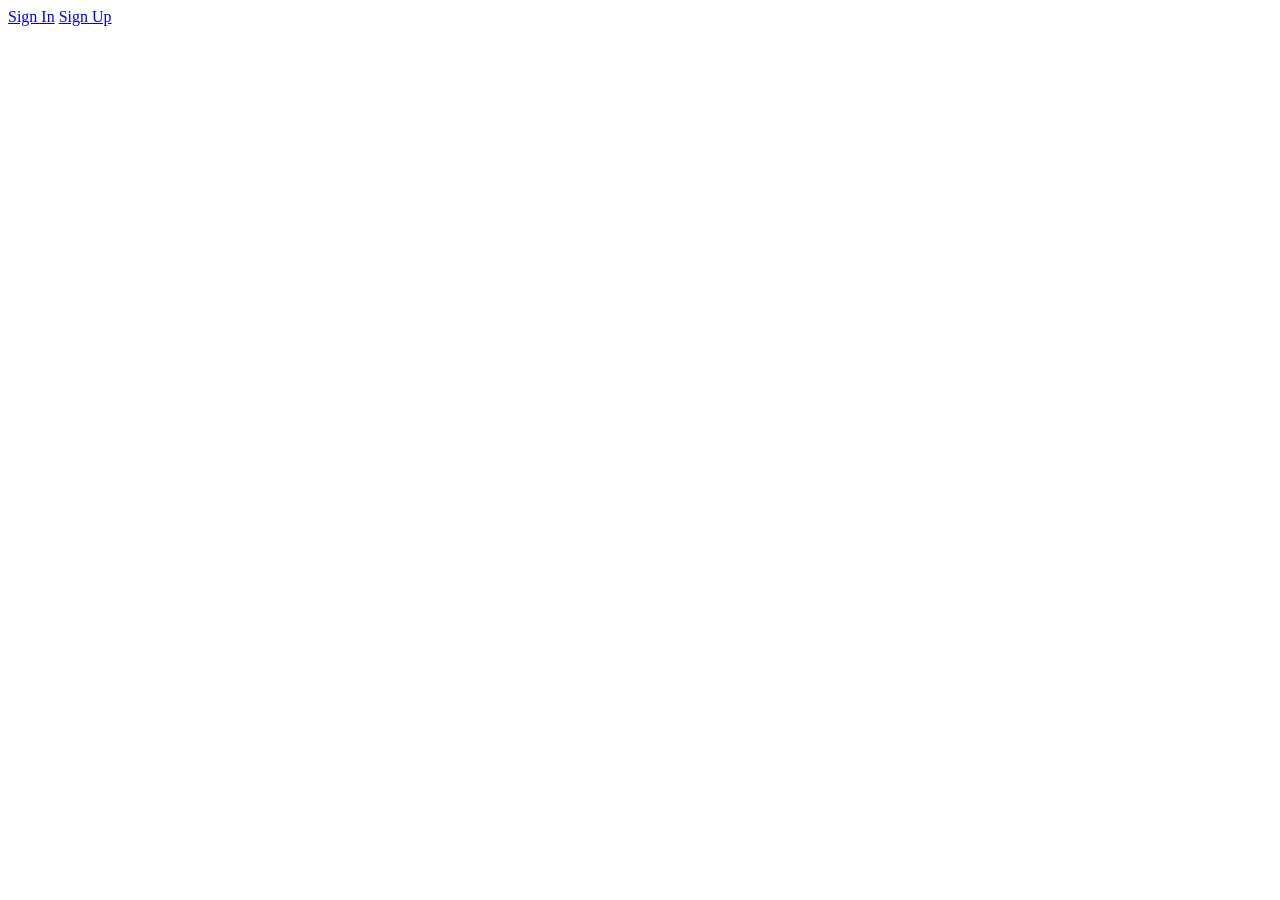
==== index.html @ df89a770 "first commit" ====
<!DOCTYPE html>
<html lang="en">
   <head>
      <meta charset="UTF-8">
      <meta name="viewport" content="width=device-width, initial-scale=1.0">
      <title>Main-store</title>
      <link rel="icon" type="image/png" href="src/Iconos/logo.png">
   </head>
<body>

   <a href="src/signin.html">Sign In</a>
   <a href="src/signup.html">Sign Up</a>

</body>
</html>
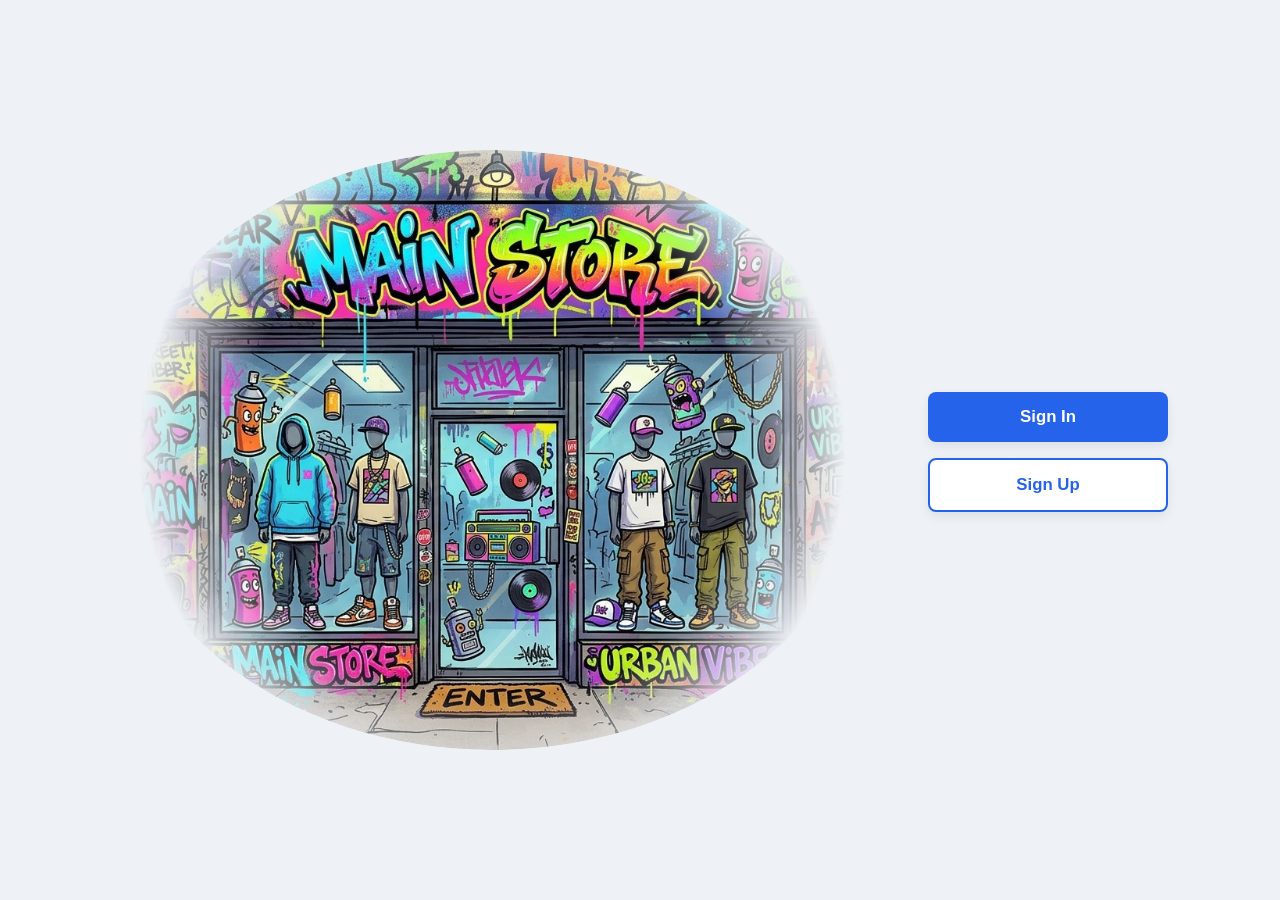
==== commit fa981415: "ultima actualizacion del proyecto main-store" ====
--- a/index.html
+++ b/index.html
@@ -1,15 +1,16 @@
 <!DOCTYPE html>
-<html lang="en">
-   <head>
-      <meta charset="UTF-8">
-      <meta name="viewport" content="width=device-width, initial-scale=1.0">
-      <title>Main-store</title>
-      <link rel="icon" type="image/png" href="src/Iconos/logo.png">
-   </head>
+<html lang="es">
+<head>
+    <meta charset="UTF-8">
+    <meta name="viewport" content="width=device-width, initial-scale=1.0">
+    <title>Main Store</title>
+    <!-- Asegúrate de enlazar aquí el CSS que te di -->
+    <link rel="stylesheet" href="src/css/style_index.css">
+</head>
 <body>
 
    <a href="src/signin.html">Sign In</a>
    <a href="src/signup.html">Sign Up</a>
 
 </body>
-</html>+</html>  
--- a/src/css/style_index.css
+++ b/src/css/style_index.css
@@ -0,0 +1,101 @@
+/* Configuración general */
+* {
+  box-sizing: border-box;
+  font-family: 'Segoe UI', Tahoma, Geneva, Verdana, sans-serif;
+}
+
+/* Grid de 2 columnas: foto a la izquierda, botones apilados a la derecha */
+body {
+  display: grid;
+  grid-template-columns: auto auto;
+  grid-template-rows: 1fr 1fr;
+  column-gap: 3.5rem; /* Separación entre la foto y los botones */
+  row-gap: 1rem;      /* Separación vertical entre Sign In y Sign Up */
+  justify-content: center;
+  align-items: center;
+  min-height: 100vh;
+  margin: 0;
+  padding: 2rem;
+  background-color: #eef2f6;
+}
+
+/* Foto grande redonda desvanecida ocupando toda la columna izquierda */
+body::before {
+  content: "";
+  grid-column: 1;
+  grid-row: 1 / 3; /* Abarca la altura de ambos botones para quedar centrada verticalmente */
+  width: 760px;
+  height: 600px;
+
+  background-image: url('../photos/tienda.jpg');
+  background-size: cover;
+  background-position: center;
+  border-radius: 50%;
+
+  -webkit-mask-image: radial-gradient(circle, rgba(0, 0, 0, 1) 52%, rgba(0, 0, 0, 0) 73%);
+  mask-image: radial-gradient(circle, rgba(0, 0, 0, 1) 52%, rgba(0, 0, 0, 0) 73%);
+}
+
+/* Estilo base para ambos botones */
+body > a {
+  grid-column: 2; /* Ambos van a la columna derecha */
+  display: block;
+  width: 240px;
+  padding: 15px 30px;
+  border-radius: 8px;
+  text-align: center;
+  text-decoration: none;
+  font-size: 1.05rem;
+  font-weight: 600;
+  box-shadow: 0 4px 12px rgba(0, 0, 0, 0.08);
+  transition: transform 0.2s, background-color 0.2s, box-shadow 0.2s;
+}
+
+body > a:hover {
+  transform: translateY(-2px);
+  box-shadow: 0 6px 16px rgba(0, 0, 0, 0.12);
+}
+
+/* Botón Sign In (Arriba a la derecha) */
+body > a[href="src/signin.html"] {
+  grid-row: 1;
+  align-self: end; /* Lo pega hacia el centro vertical */
+  background-color: #2563eb;
+  color: #ffffff;
+}
+
+body > a[href="src/signin.html"]:hover {
+  background-color: #1d4ed8;
+}
+
+/* Botón Sign Up (Abajo a la derecha) */
+body > a[href="src/signup.html"] {
+  grid-row: 2;
+  align-self: start; /* Lo pega hacia el centro vertical debajo de Sign In */
+  background-color: #ffffff;
+  color: #2563eb;
+  border: 2px solid #2563eb;
+}
+
+body > a[href="src/signup.html"]:hover {
+  background-color: #eff6ff;
+}
+
+/* Diseño adaptable: en celulares vuelve a ponerse todo en una sola columna */
+@media (max-width: 820px) {
+  body {
+    display: flex;
+    flex-direction: column;
+    gap: 1rem;
+  }
+
+  body::before {
+    width: 320px;
+    height: 320px;
+  }
+
+  body > a[href="src/signin.html"],
+  body > a[href="src/signup.html"] {
+    align-self: center;
+  }
+}
